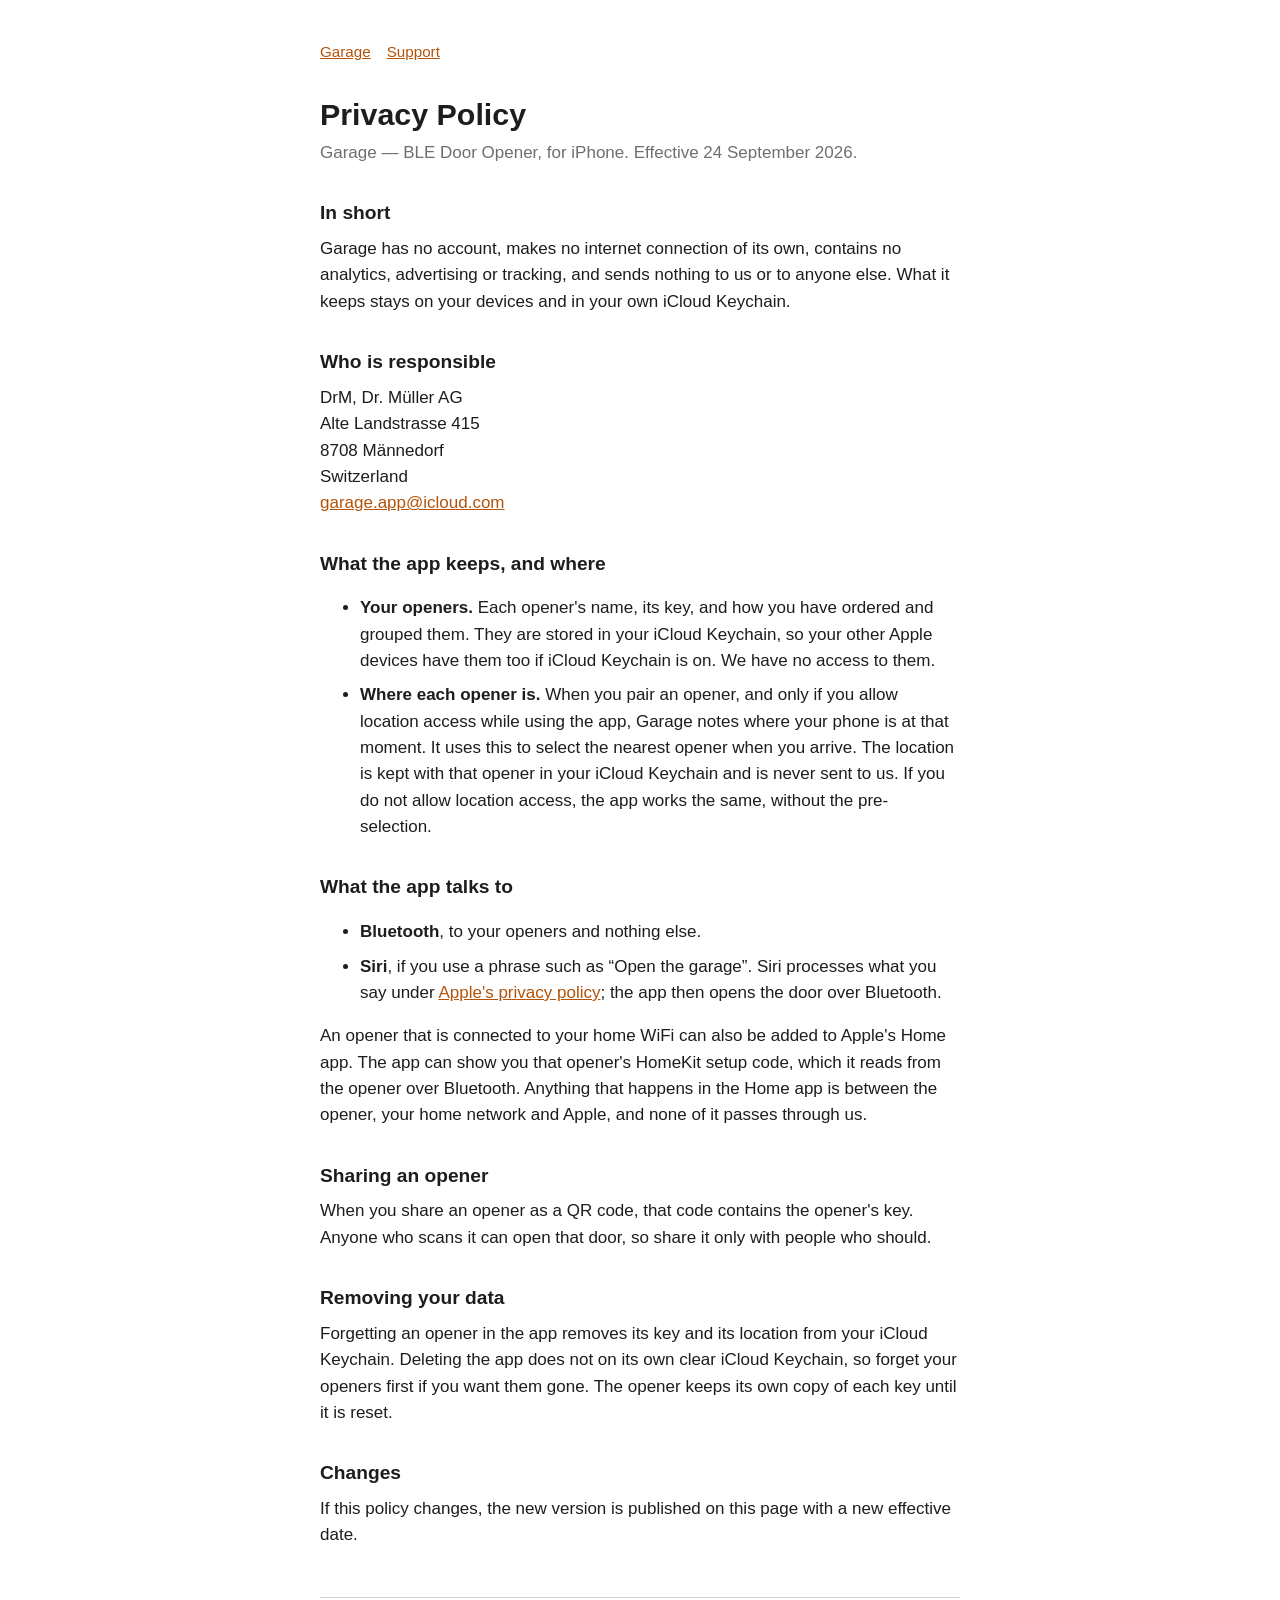
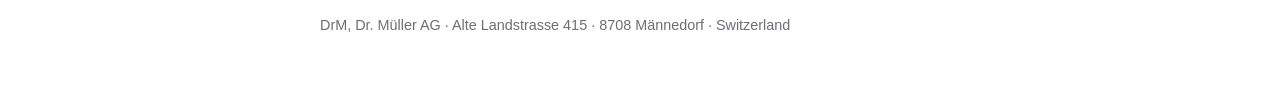
==== privacy.html @ 71c50f08 "Privacy policy and support pages for Garage — BLE Door Opener The two public URLs App Store Connect " ====
<!doctype html>
<html lang="en">
<head>
<meta charset="utf-8">
<meta name="viewport" content="width=device-width, initial-scale=1">
<title>Privacy Policy — Garage</title>
<link rel="stylesheet" href="style.css">
</head>
<body><main>
<nav><a href="index.html">Garage</a><a href="support.html">Support</a></nav>
<h1>Privacy Policy</h1>
<p class="muted">Garage — BLE Door Opener, for iPhone. Effective 24 September 2026.</p>

<h2>In short</h2>
<p>Garage has no account, makes no internet connection of its own, contains no analytics, advertising or tracking,
and sends nothing to us or to anyone else. What it keeps stays on your devices and in your own iCloud Keychain.</p>

<h2>Who is responsible</h2>
<address>DrM, Dr. Müller AG<br>Alte Landstrasse 415<br>8708 Männedorf<br>Switzerland<br>
<a href="mailto:garage.app@icloud.com">garage.app@icloud.com</a></address>

<h2>What the app keeps, and where</h2>
<ul>
<li><strong>Your openers.</strong> Each opener's name, its key, and how you have ordered and grouped them. They are
stored in your iCloud Keychain, so your other Apple devices have them too if iCloud Keychain is on. We have no access
to them.</li>
<li><strong>Where each opener is.</strong> When you pair an opener, and only if you allow location access while using
the app, Garage notes where your phone is at that moment. It uses this to select the nearest opener when you arrive.
The location is kept with that opener in your iCloud Keychain and is never sent to us. If you do not allow location
access, the app works the same, without the pre-selection.</li>
</ul>

<h2>What the app talks to</h2>
<ul>
<li><strong>Bluetooth</strong>, to your openers and nothing else.</li>
<li><strong>Siri</strong>, if you use a phrase such as “Open the garage”. Siri processes what you say under
<a href="https://www.apple.com/legal/privacy/">Apple's privacy policy</a>; the app then opens the door over Bluetooth.</li>
</ul>
<p>An opener that is connected to your home WiFi can also be added to Apple's Home app. The app can show you that
opener's HomeKit setup code, which it reads from the opener over Bluetooth. Anything that happens in the Home app
is between the opener, your home network and Apple, and none of it passes through us.</p>

<h2>Sharing an opener</h2>
<p>When you share an opener as a QR code, that code contains the opener's key. Anyone who scans it can open that
door, so share it only with people who should.</p>

<h2>Removing your data</h2>
<p>Forgetting an opener in the app removes its key and its location from your iCloud Keychain. Deleting the app
does not on its own clear iCloud Keychain, so forget your openers first if you want them gone. The opener keeps its
own copy of each key until it is reset.</p>

<h2>Changes</h2>
<p>If this policy changes, the new version is published on this page with a new effective date.</p>

<footer><address>DrM, Dr. Müller AG · Alte Landstrasse 415 · 8708 Männedorf · Switzerland</address></footer>
</main></body>
</html>
---- style.css ----
:root { --bg:#ffffff; --fg:#1d1d1f; --muted:#6e6e73; --rule:#d2d2d7; --link:#b4530a; }
@media (prefers-color-scheme: dark) { :root { --bg:#1c1c1e; --fg:#f5f5f7; --muted:#a1a1a6; --rule:#3a3a3c; --link:#ff9f4a; } }
* { box-sizing: border-box; }
body { margin:0; background:var(--bg); color:var(--fg);
  font: 17px/1.55 -apple-system, BlinkMacSystemFont, "Helvetica Neue", Arial, sans-serif; }
main { max-width: 42rem; margin: 0 auto; padding: 2.5rem 1rem 4rem; }
h1 { font-size: 1.9rem; line-height:1.2; margin: 0 0 .25rem; }
h2 { font-size: 1.2rem; margin: 2rem 0 .5rem; }
p, li { margin: .5rem 0; }
.muted { color: var(--muted); }
a { color: var(--link); }
nav { margin-bottom: 2rem; font-size: .95rem; }
nav a { margin-right: 1rem; }
address { font-style: normal; }
footer { margin-top: 3rem; padding-top: 1rem; border-top: 1px solid var(--rule); font-size: .9rem; color: var(--muted); }
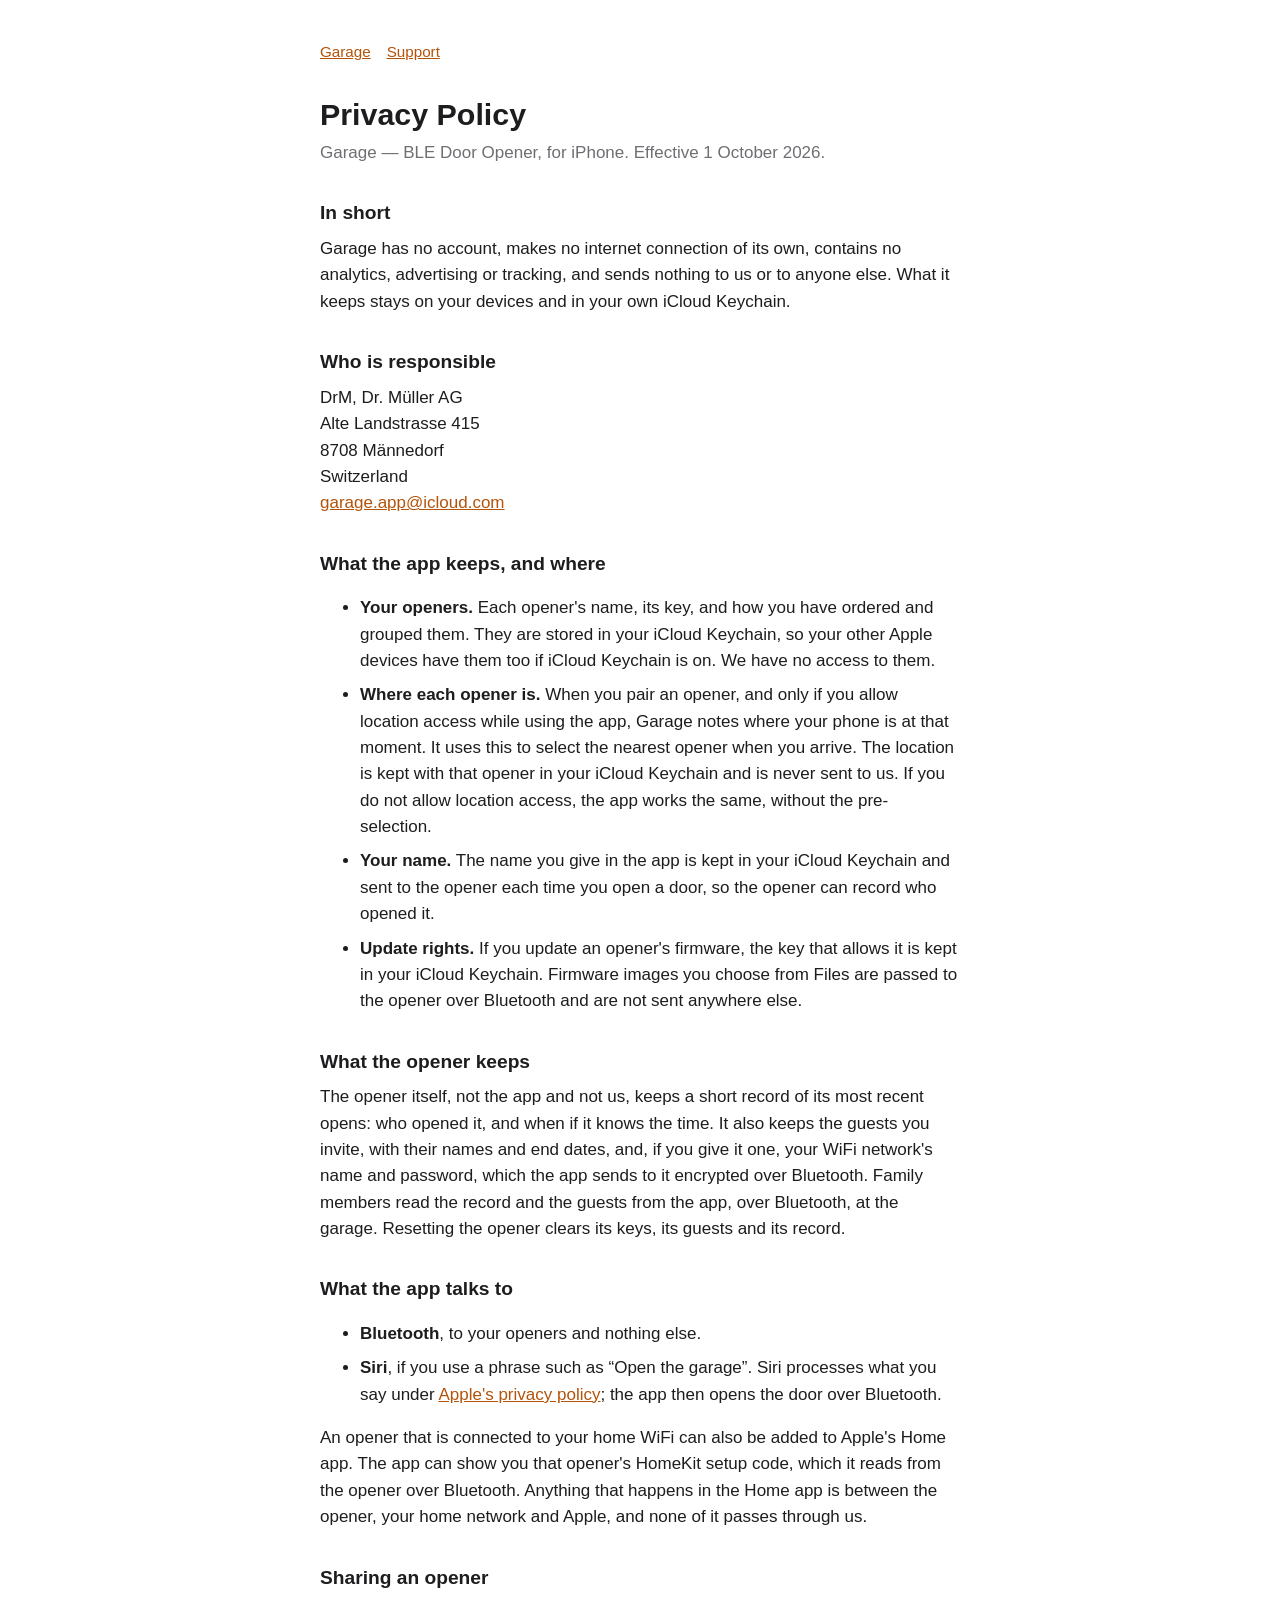
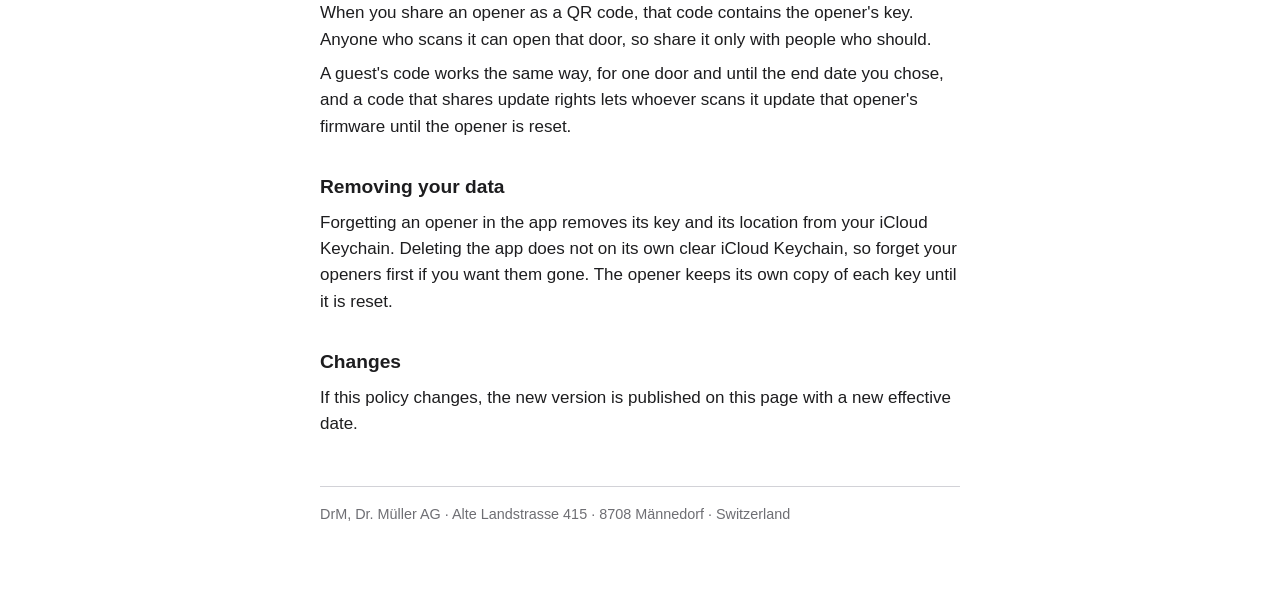
==== commit 5bd4a0f3: "Privacy policy: the name you open under, update rights, and what the opener keeps Co-Authored-By: Cl" ====
--- a/privacy.html
+++ b/privacy.html
@@ -9,7 +9,7 @@
 <body><main>
 <nav><a href="index.html">Garage</a><a href="support.html">Support</a></nav>
 <h1>Privacy Policy</h1>
-<p class="muted">Garage — BLE Door Opener, for iPhone. Effective 24 September 2026.</p>
+<p class="muted">Garage — BLE Door Opener, for iPhone. Effective 1 October 2026.</p>
 
 <h2>In short</h2>
 <p>Garage has no account, makes no internet connection of its own, contains no analytics, advertising or tracking,
@@ -28,7 +28,19 @@
 the app, Garage notes where your phone is at that moment. It uses this to select the nearest opener when you arrive.
 The location is kept with that opener in your iCloud Keychain and is never sent to us. If you do not allow location
 access, the app works the same, without the pre-selection.</li>
+<li><strong>Your name.</strong> The name you give in the app is kept in your iCloud Keychain and sent to the opener
+each time you open a door, so the opener can record who opened it.</li>
+<li><strong>Update rights.</strong> If you update an opener's firmware, the key that allows it is kept in your iCloud
+Keychain. Firmware images you choose from Files are passed to the opener over Bluetooth and are not sent anywhere
+else.</li>
 </ul>
+
+<h2>What the opener keeps</h2>
+<p>The opener itself, not the app and not us, keeps a short record of its most recent opens: who opened it, and when
+if it knows the time. It also keeps the guests you invite, with their names and end dates, and, if you give it one,
+your WiFi network's name and password, which the app sends to it encrypted over Bluetooth. Family members read the
+record and the guests from the app, over Bluetooth, at the garage. Resetting the opener clears its keys, its guests
+and its record.</p>
 
 <h2>What the app talks to</h2>
 <ul>
@@ -44,6 +56,9 @@
 <p>When you share an opener as a QR code, that code contains the opener's key. Anyone who scans it can open that
 door, so share it only with people who should.</p>
 
+<p>A guest's code works the same way, for one door and until the end date you chose, and a code that shares update
+rights lets whoever scans it update that opener's firmware until the opener is reset.</p>
+
 <h2>Removing your data</h2>
 <p>Forgetting an opener in the app removes its key and its location from your iCloud Keychain. Deleting the app
 does not on its own clear iCloud Keychain, so forget your openers first if you want them gone. The opener keeps its
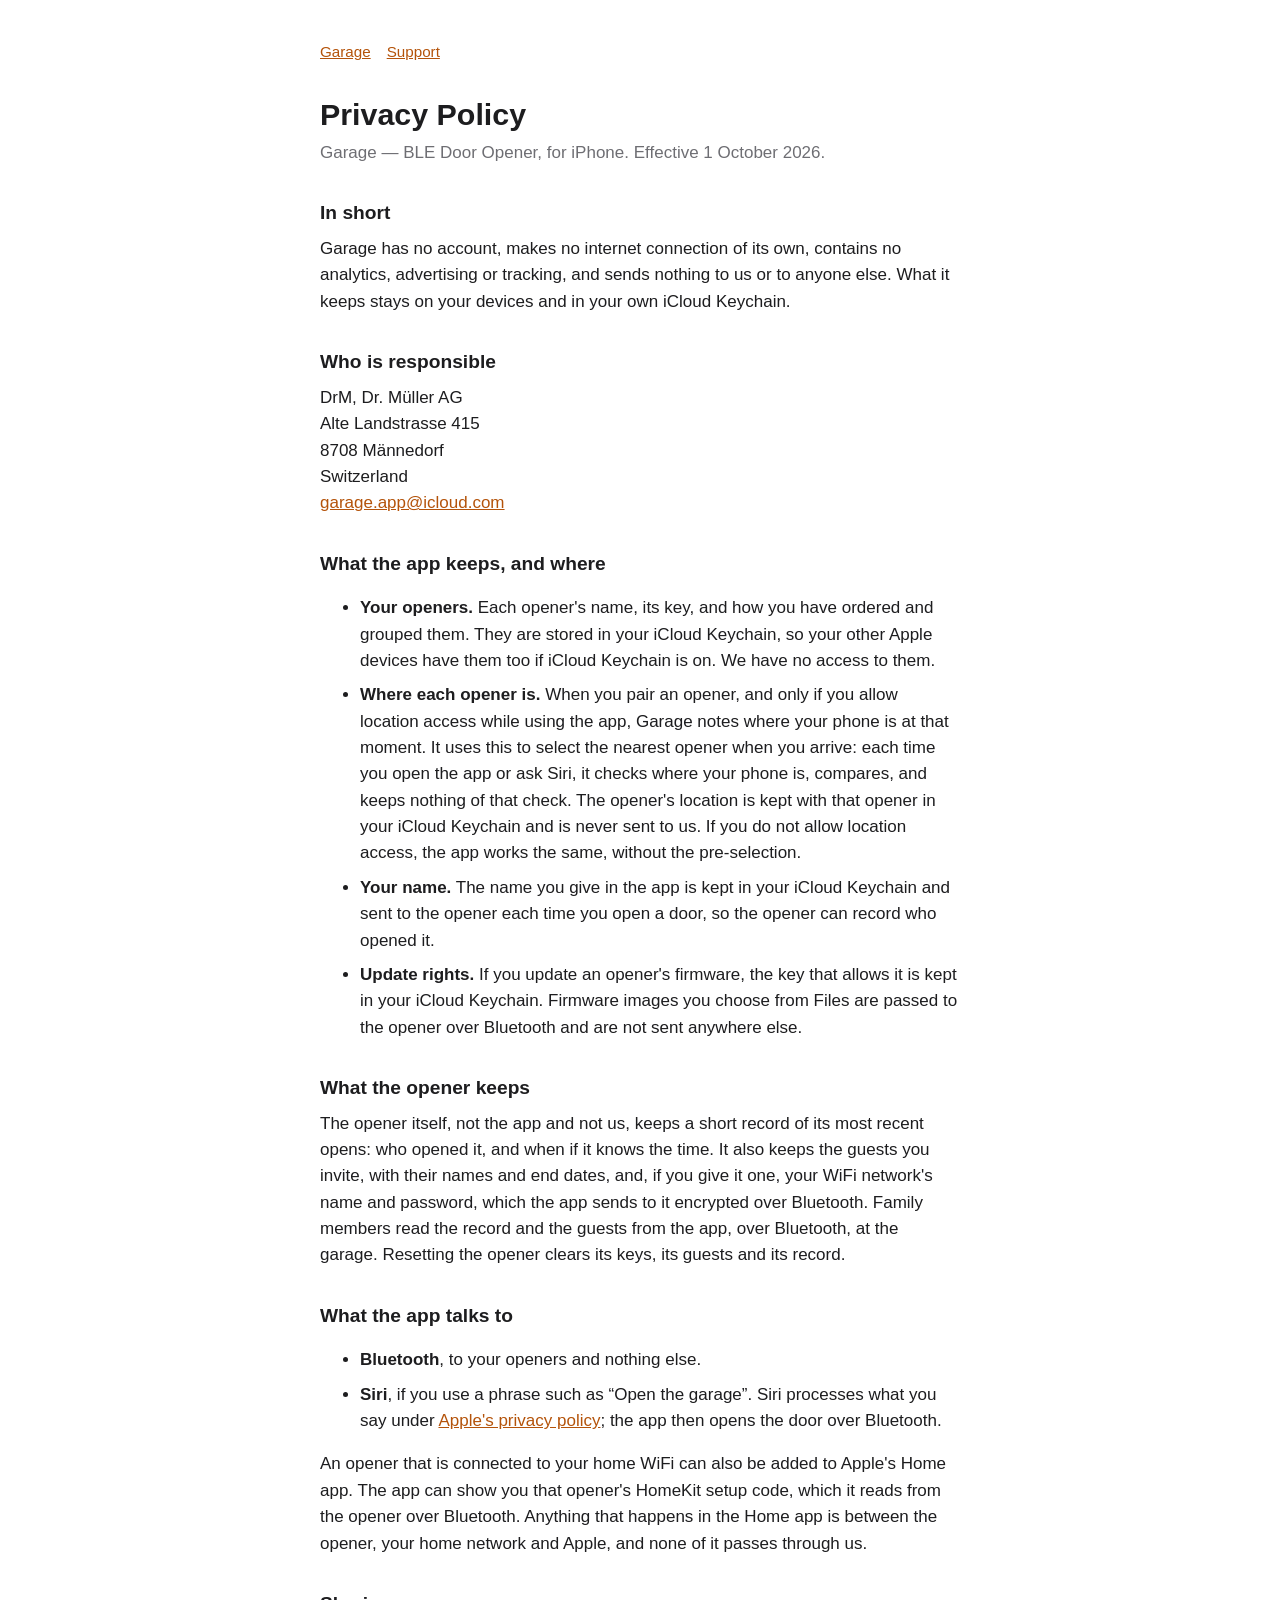
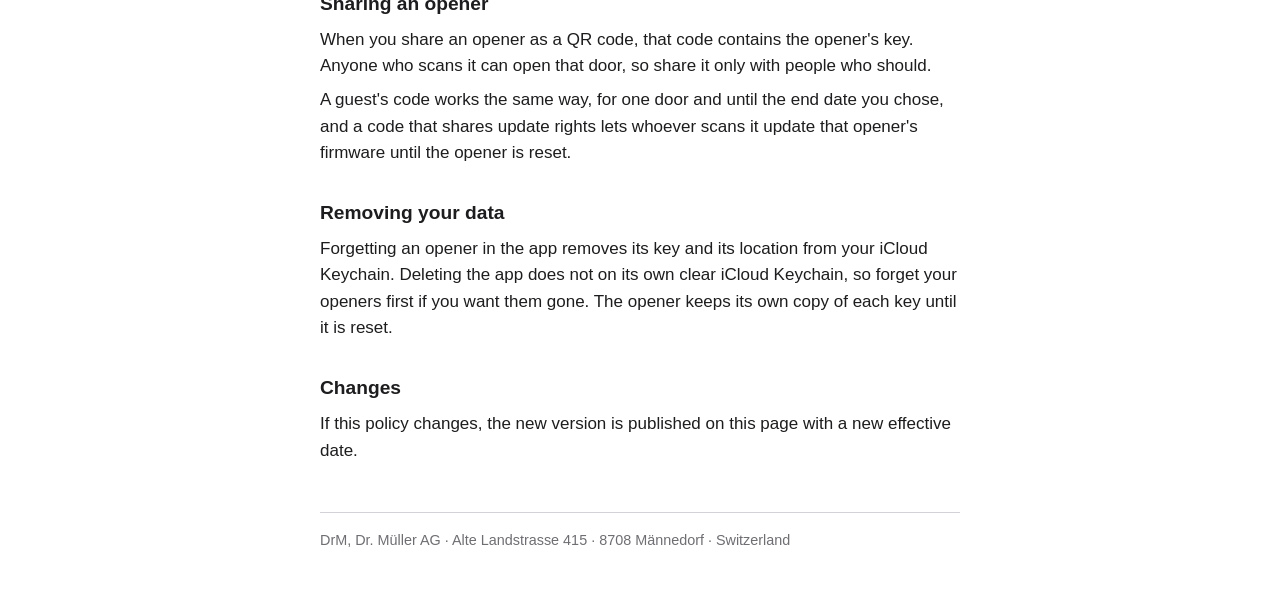
==== commit 8ab46239: "Privacy policy: the location check on arrival keeps nothing Co-Authored-By: Claude Opus 5.5 <noreply" ====
--- a/privacy.html
+++ b/privacy.html
@@ -25,8 +25,9 @@
 stored in your iCloud Keychain, so your other Apple devices have them too if iCloud Keychain is on. We have no access
 to them.</li>
 <li><strong>Where each opener is.</strong> When you pair an opener, and only if you allow location access while using
-the app, Garage notes where your phone is at that moment. It uses this to select the nearest opener when you arrive.
-The location is kept with that opener in your iCloud Keychain and is never sent to us. If you do not allow location
+the app, Garage notes where your phone is at that moment. It uses this to select the nearest opener when you arrive:
+each time you open the app or ask Siri, it checks where your phone is, compares, and keeps nothing of that check.
+The opener's location is kept with that opener in your iCloud Keychain and is never sent to us. If you do not allow location
 access, the app works the same, without the pre-selection.</li>
 <li><strong>Your name.</strong> The name you give in the app is kept in your iCloud Keychain and sent to the opener
 each time you open a door, so the opener can record who opened it.</li>
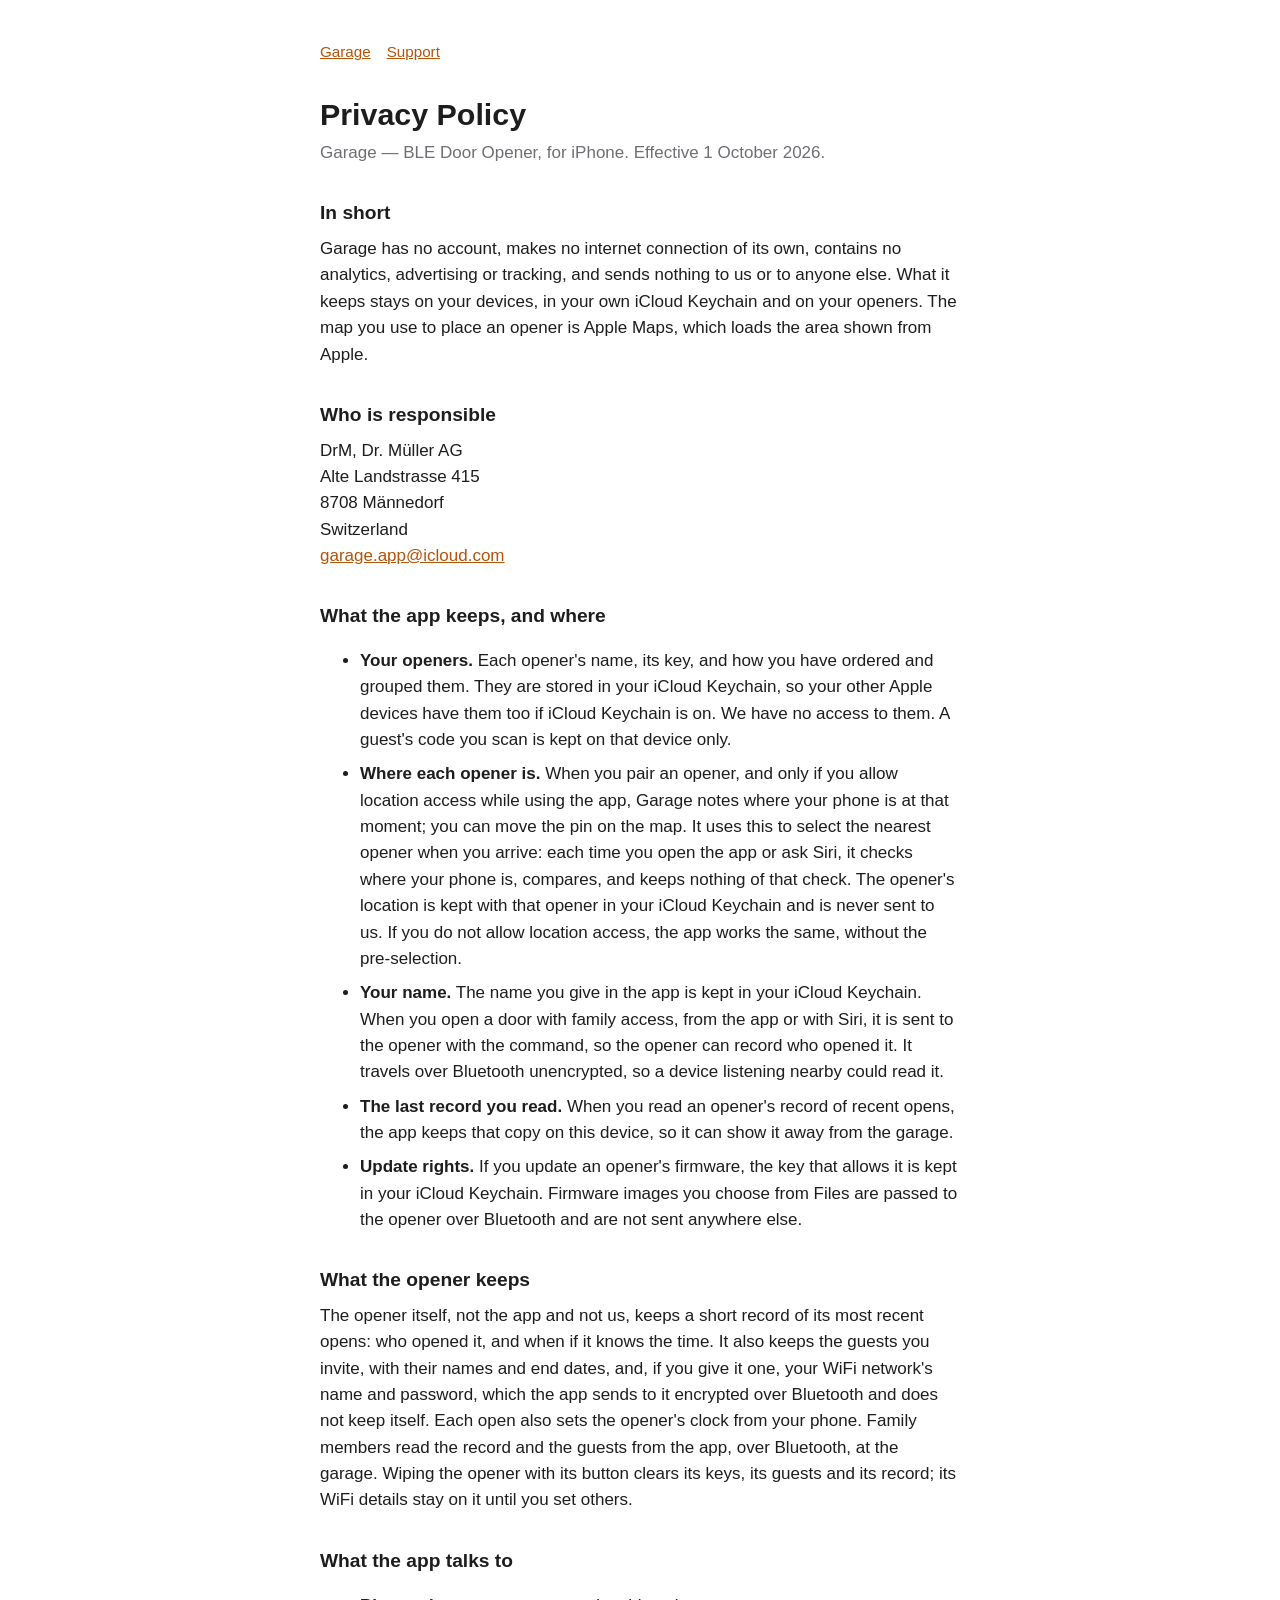
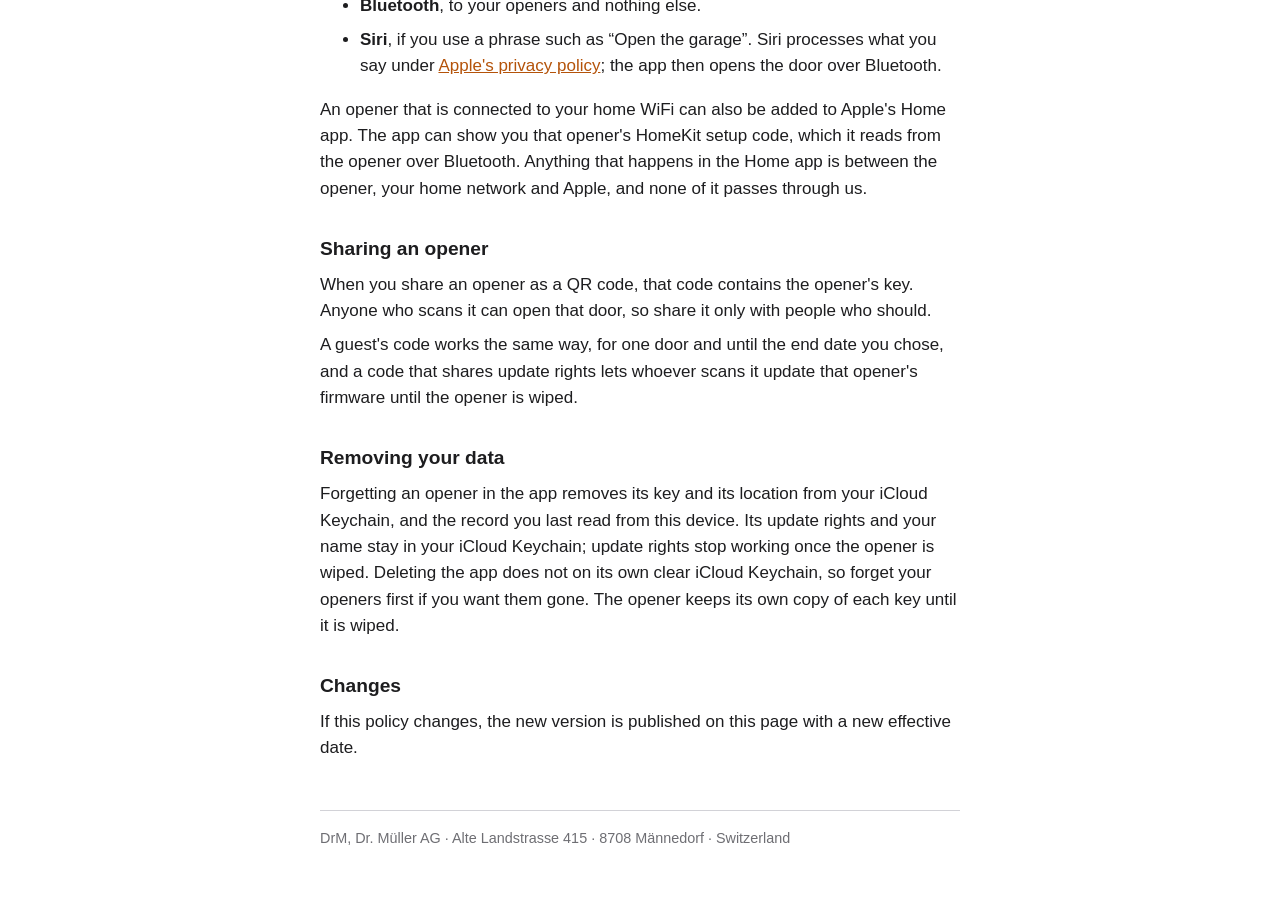
==== commit 998666bf: "Privacy policy: Apple Maps, guest codes on one device, the cached record, what forgetting and wiping" ====
--- a/privacy.html
+++ b/privacy.html
@@ -13,7 +13,8 @@
 
 <h2>In short</h2>
 <p>Garage has no account, makes no internet connection of its own, contains no analytics, advertising or tracking,
-and sends nothing to us or to anyone else. What it keeps stays on your devices and in your own iCloud Keychain.</p>
+and sends nothing to us or to anyone else. What it keeps stays on your devices, in your own iCloud Keychain and on your
+openers. The map you use to place an opener is Apple Maps, which loads the area shown from Apple.</p>
 
 <h2>Who is responsible</h2>
 <address>DrM, Dr. Müller AG<br>Alte Landstrasse 415<br>8708 Männedorf<br>Switzerland<br>
@@ -23,14 +24,17 @@
 <ul>
 <li><strong>Your openers.</strong> Each opener's name, its key, and how you have ordered and grouped them. They are
 stored in your iCloud Keychain, so your other Apple devices have them too if iCloud Keychain is on. We have no access
-to them.</li>
+to them. A guest's code you scan is kept on that device only.</li>
 <li><strong>Where each opener is.</strong> When you pair an opener, and only if you allow location access while using
-the app, Garage notes where your phone is at that moment. It uses this to select the nearest opener when you arrive:
+the app, Garage notes where your phone is at that moment; you can move the pin on the map. It uses this to select the nearest opener when you arrive:
 each time you open the app or ask Siri, it checks where your phone is, compares, and keeps nothing of that check.
 The opener's location is kept with that opener in your iCloud Keychain and is never sent to us. If you do not allow location
 access, the app works the same, without the pre-selection.</li>
-<li><strong>Your name.</strong> The name you give in the app is kept in your iCloud Keychain and sent to the opener
-each time you open a door, so the opener can record who opened it.</li>
+<li><strong>Your name.</strong> The name you give in the app is kept in your iCloud Keychain. When you open a door
+with family access, from the app or with Siri, it is sent to the opener with the command, so the opener can record
+who opened it. It travels over Bluetooth unencrypted, so a device listening nearby could read it.</li>
+<li><strong>The last record you read.</strong> When you read an opener's record of recent opens, the app keeps that
+copy on this device, so it can show it away from the garage.</li>
 <li><strong>Update rights.</strong> If you update an opener's firmware, the key that allows it is kept in your iCloud
 Keychain. Firmware images you choose from Files are passed to the opener over Bluetooth and are not sent anywhere
 else.</li>
@@ -39,9 +43,10 @@
 <h2>What the opener keeps</h2>
 <p>The opener itself, not the app and not us, keeps a short record of its most recent opens: who opened it, and when
 if it knows the time. It also keeps the guests you invite, with their names and end dates, and, if you give it one,
-your WiFi network's name and password, which the app sends to it encrypted over Bluetooth. Family members read the
-record and the guests from the app, over Bluetooth, at the garage. Resetting the opener clears its keys, its guests
-and its record.</p>
+your WiFi network's name and password, which the app sends to it encrypted over Bluetooth and does not keep
+itself. Each open also sets the opener's clock from your phone. Family members read the
+record and the guests from the app, over Bluetooth, at the garage. Wiping the opener with its button clears its keys, its
+guests and its record; its WiFi details stay on it until you set others.</p>
 
 <h2>What the app talks to</h2>
 <ul>
@@ -58,12 +63,13 @@
 door, so share it only with people who should.</p>
 
 <p>A guest's code works the same way, for one door and until the end date you chose, and a code that shares update
-rights lets whoever scans it update that opener's firmware until the opener is reset.</p>
+rights lets whoever scans it update that opener's firmware until the opener is wiped.</p>
 
 <h2>Removing your data</h2>
-<p>Forgetting an opener in the app removes its key and its location from your iCloud Keychain. Deleting the app
-does not on its own clear iCloud Keychain, so forget your openers first if you want them gone. The opener keeps its
-own copy of each key until it is reset.</p>
+<p>Forgetting an opener in the app removes its key and its location from your iCloud Keychain, and the record you
+last read from this device. Its update rights and your name stay in your iCloud Keychain; update rights stop working
+once the opener is wiped. Deleting the app does not on its own clear iCloud Keychain, so forget your openers first if
+you want them gone. The opener keeps its own copy of each key until it is wiped.</p>
 
 <h2>Changes</h2>
 <p>If this policy changes, the new version is published on this page with a new effective date.</p>
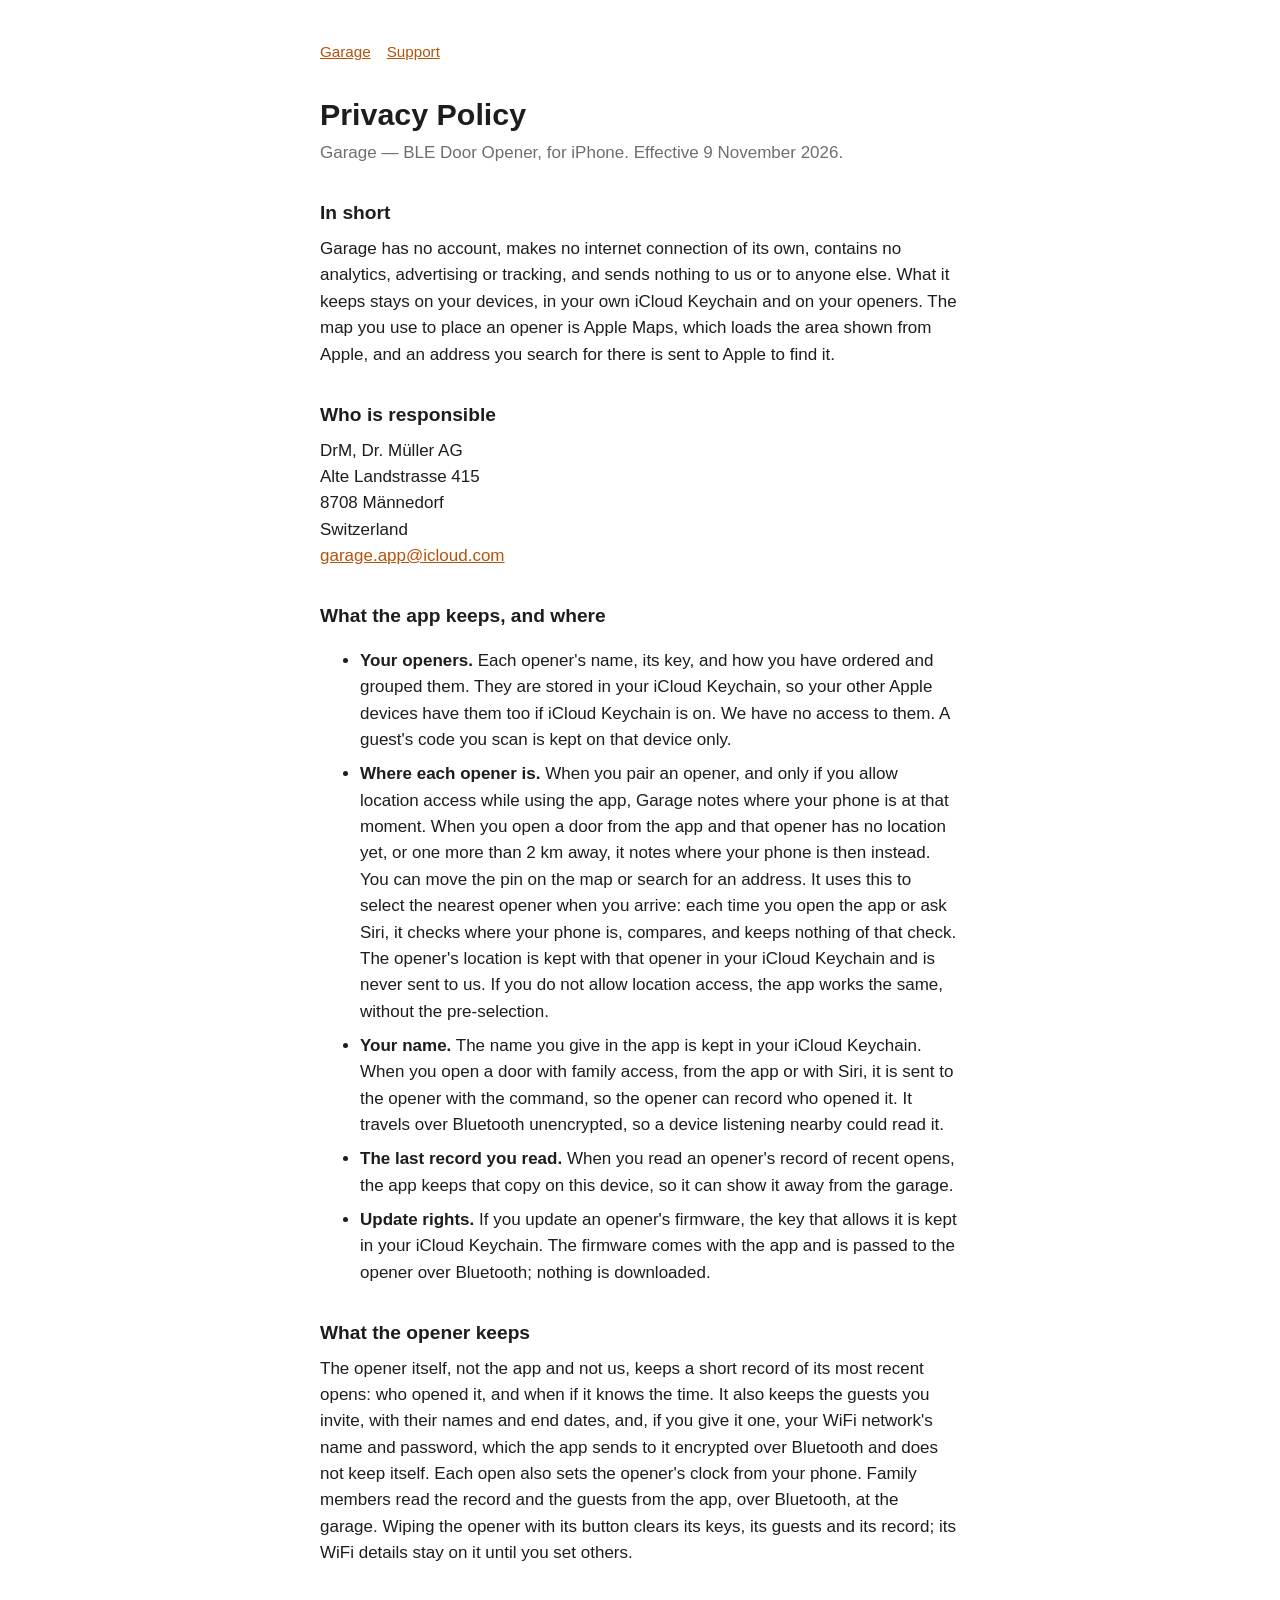
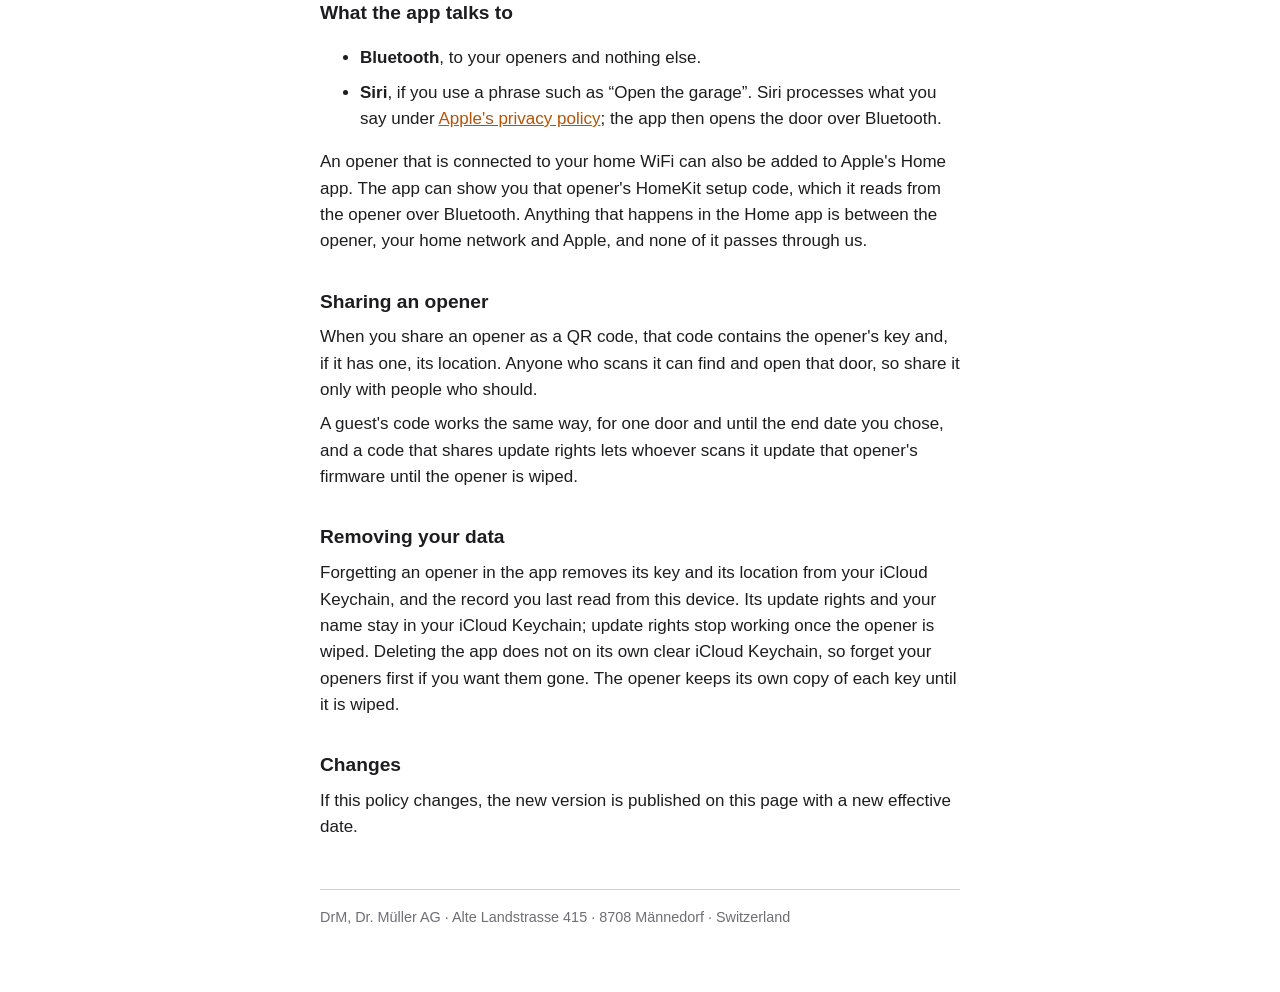
==== commit 411d5fee: "Privacy policy for 1.1: a pin set at an open, travelling in a shared code, address search, and firmw" ====
--- a/privacy.html
+++ b/privacy.html
@@ -9,12 +9,13 @@
 <body><main>
 <nav><a href="index.html">Garage</a><a href="support.html">Support</a></nav>
 <h1>Privacy Policy</h1>
-<p class="muted">Garage — BLE Door Opener, for iPhone. Effective 1 October 2026.</p>
+<p class="muted">Garage — BLE Door Opener, for iPhone. Effective 9 November 2026.</p>
 
 <h2>In short</h2>
 <p>Garage has no account, makes no internet connection of its own, contains no analytics, advertising or tracking,
 and sends nothing to us or to anyone else. What it keeps stays on your devices, in your own iCloud Keychain and on your
-openers. The map you use to place an opener is Apple Maps, which loads the area shown from Apple.</p>
+openers. The map you use to place an opener is Apple Maps, which loads the area shown from Apple, and an address you search
+for there is sent to Apple to find it.</p>
 
 <h2>Who is responsible</h2>
 <address>DrM, Dr. Müller AG<br>Alte Landstrasse 415<br>8708 Männedorf<br>Switzerland<br>
@@ -26,7 +27,9 @@
 stored in your iCloud Keychain, so your other Apple devices have them too if iCloud Keychain is on. We have no access
 to them. A guest's code you scan is kept on that device only.</li>
 <li><strong>Where each opener is.</strong> When you pair an opener, and only if you allow location access while using
-the app, Garage notes where your phone is at that moment; you can move the pin on the map. It uses this to select the nearest opener when you arrive:
+the app, Garage notes where your phone is at that moment. When you open a door from the app and that opener has no
+location yet, or one more than 2 km away, it notes where your phone is then instead. You can move the pin on the map
+or search for an address. It uses this to select the nearest opener when you arrive:
 each time you open the app or ask Siri, it checks where your phone is, compares, and keeps nothing of that check.
 The opener's location is kept with that opener in your iCloud Keychain and is never sent to us. If you do not allow location
 access, the app works the same, without the pre-selection.</li>
@@ -36,8 +39,7 @@
 <li><strong>The last record you read.</strong> When you read an opener's record of recent opens, the app keeps that
 copy on this device, so it can show it away from the garage.</li>
 <li><strong>Update rights.</strong> If you update an opener's firmware, the key that allows it is kept in your iCloud
-Keychain. Firmware images you choose from Files are passed to the opener over Bluetooth and are not sent anywhere
-else.</li>
+Keychain. The firmware comes with the app and is passed to the opener over Bluetooth; nothing is downloaded.</li>
 </ul>
 
 <h2>What the opener keeps</h2>
@@ -59,8 +61,8 @@
 is between the opener, your home network and Apple, and none of it passes through us.</p>
 
 <h2>Sharing an opener</h2>
-<p>When you share an opener as a QR code, that code contains the opener's key. Anyone who scans it can open that
-door, so share it only with people who should.</p>
+<p>When you share an opener as a QR code, that code contains the opener's key and, if it has one, its location. Anyone
+who scans it can find and open that door, so share it only with people who should.</p>
 
 <p>A guest's code works the same way, for one door and until the end date you chose, and a code that shares update
 rights lets whoever scans it update that opener's firmware until the opener is wiped.</p>
